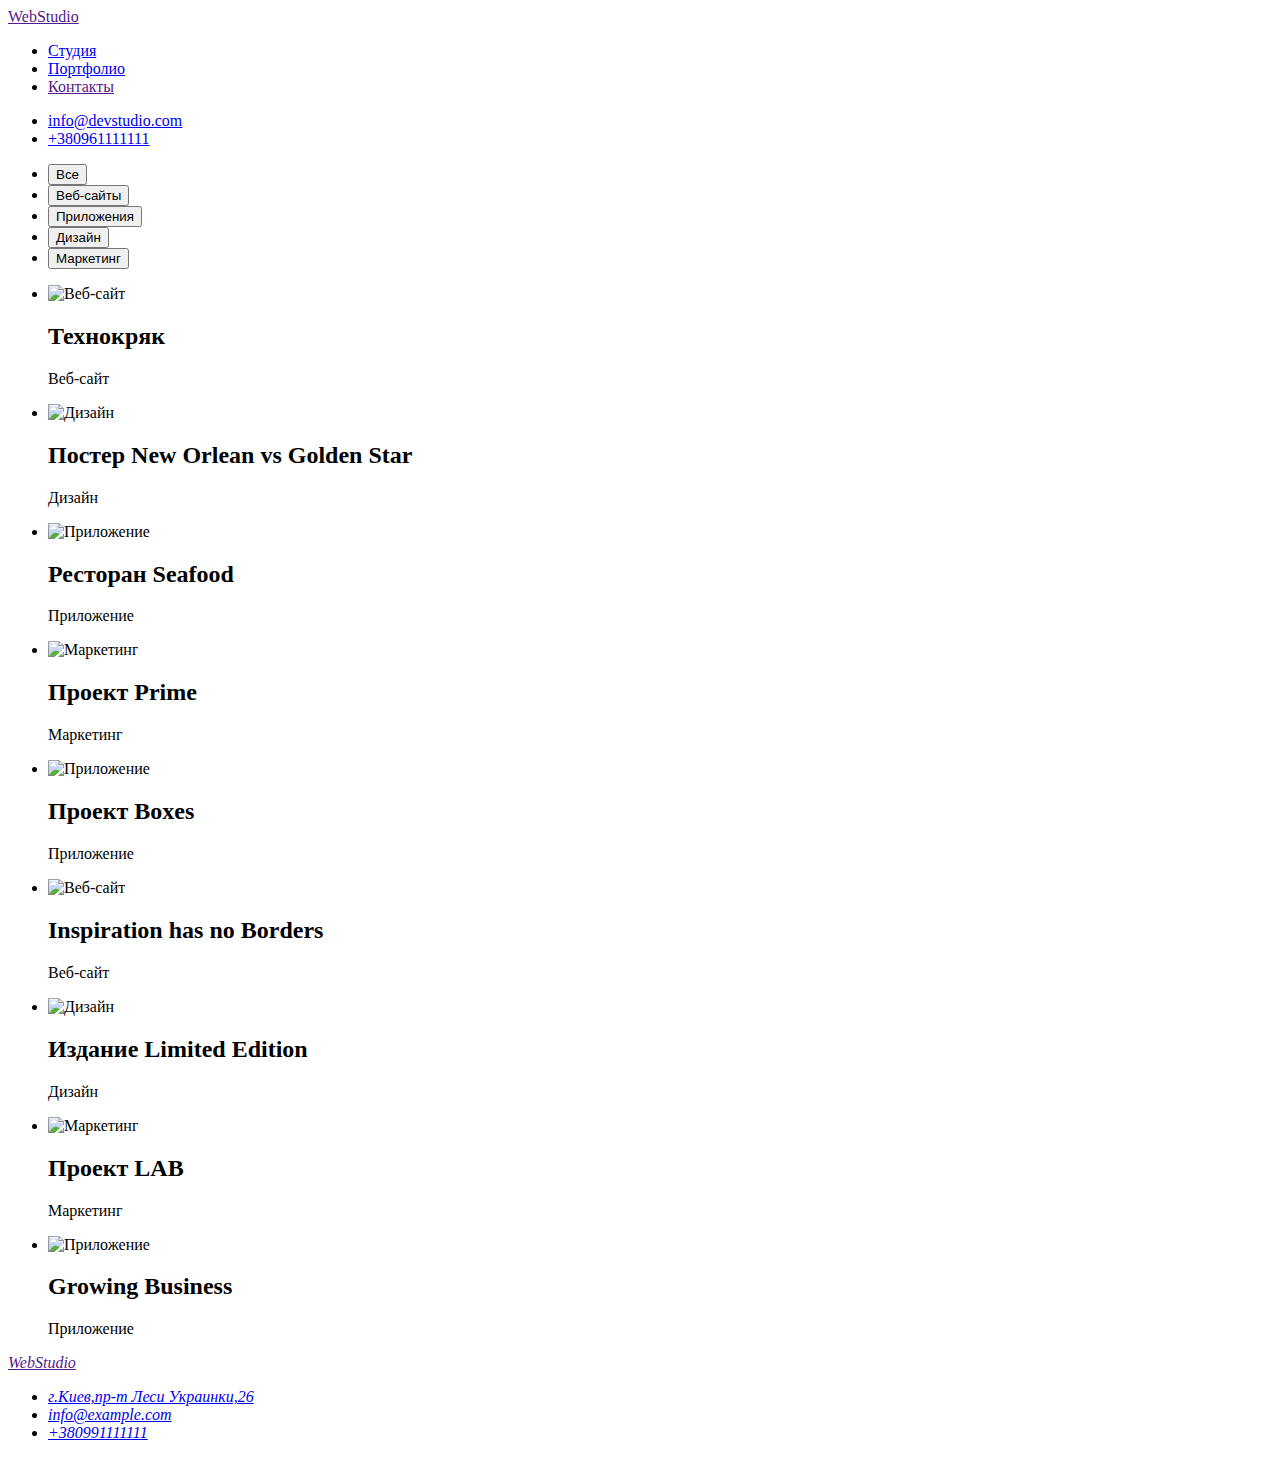
==== portfolio.html @ be4b55ab "Add files via upload" ====
<!DOCTYPE html>
<html lang="ru">

<head>
    <link rel="stylesheet" href="./css/style.css" />
    <link href="https://fonts.googleapis.com/css2?family=Roboto:wght@700&display=swap" rel="stylesheet">
    <link href="https://fonts.googleapis.com/css2?family=Raleway:ital,wght@1,700&display=swap" rel="stylesheet">
    <link href="https://fonts.googleapis.com/css2?family=Roboto:wght@500&display=swap" rel="stylesheet">
    <link href="https://fonts.googleapis.com/css2?family=Roboto:wght@500;900&display=swap" rel="stylesheet">
    <link href="https://fonts.googleapis.com/css2?family=Roboto:ital@1&display=swap" rel="stylesheet">
    <meta charset="UTF-8">
    <meta http-equiv="X-UA-Compatible" content="IE=edge">
    <meta name="viewport" content="width=device-width, initial-scale=1.0">
    <title>Document</title>
</head>

<body>
    <header>
        <nav>
            <a class="logo" href="">Web<span class="logo-header">Studio</span>
            </a>

            <ul class="information">
                <li>
                    <a class="linkers" href="./index.html">Студия</a>
                </li>
                <li>
                    <a class="linkers-studio" href="./portfolio.html">Портфолио</a>
                </li>
                <li>
                    <a class="linkers" href="">Контакты</a>
                </li>
            </ul>
        </nav>
        <ul class="contacts-list">
            <li><a class="mail-link" href="mailto:info@devstudio.com">info@devstudio.com</a>
            </li>
            <li><a class="mail-link" href="tel:+380961111111">+380961111111</a>
            </li>
        </ul>

    </header>

    <main>
        <section>
            <h1 hidden>Портфолио</h1>
            <ul class="btn-list">
                <li>
                    <button class="current" type="button">Все</button>
                </li>
                <li> <button class="current" type="button">Веб-сайты</button>
                </li>
                <li> <button class="current" type="button">Приложения</button>
                </li>
                <li> <button class="current" type="button">Дизайн</button>
                </li>
                <li> <button class="current" type="button">Маркетинг</button>
                </li>

            </ul>
            <ul class=" social-links">
                <li> <img src="./images/first.jpg" alt="Веб-сайт" width="370" />
                    <h2 class="Goods">Технокряк</h2>
                    <p class="description">Веб-сайт</p>
                </li>

                <li> <img src="./images/second.jpg" alt="Дизайн" width="370" />
                    <h2 class="goods">Постер New Orlean vs Golden Star</h2>
                    <p class="description">Дизайн</p>

                </li>
                <li> <img src="./images/third.jpg" alt="Приложение" width="370" />
                    <h2 class="goods">Ресторан Seafood</h2>
                    <p class="description">Приложение</p>
                </li>
                <li> <img src="./images/fourth.jpg" alt="Маркетинг" width="370" />
                    <h2 class="goods">Проект Prime</h2>
                    <p class="description">Маркетинг</p>
                </li>
                <li> <img src="./images/fivth.jpg" alt="Приложение" width="370" />
                    <h2 class="goods">Проект Boxes</h2>
                    <p class="description">Приложение</p>
                </li>
                <li> <img src="./images/sixth.jpg" alt="Веб-сайт" width="370" />
                    <h2 class="goods"> Inspiration has no Borders</h2>
                    <p class="description">Веб-сайт</p>
                </li>
                <li> <img src="./images/seven.jpg" alt="Дизайн" width="370" />
                    <h2 class="goods">Издание Limited Edition</h2>
                    <p class="description">Дизайн</p>
                </li>
                <li> <img src="./images/eight.jpg" alt="Маркетинг" width="370" />
                    <h2 class="goods">Проект LAB</h2>
                    <p class="description">Маркетинг</p>
                </li>
                <li> <img src="./images/nine.jpg" alt="Приложение" width="370" />
                    <h2 class="goods">Growing Business</h2>
                    <p class="description">Приложение</p>
                </li>
            </ul>
        </section>
    </main>

    <footer>
        <address>
            <a class="logo" href="">Web<span class="logo-footer">Studio</span>
            </a>
            <ul class="contacts2">

                <li>
                    <a class="link1" href="https://goo.gl/maps/5YBFwy5f6ECoQT7T9" target="_blank"
                        rel="noopener noreferrer">
                        г.Киев,пр-т Леси Украинки,26
                    </a>

                </li>
                <li>
                    <a class="link2" href="mailto:info@example.com">info@example.com</a>
                </li>
                <li>
                    <a class="link2" href="tel:+380991111111">+380991111111</a>
                </li>
            </ul>
        </address>
    </footer>

</body>

</html>
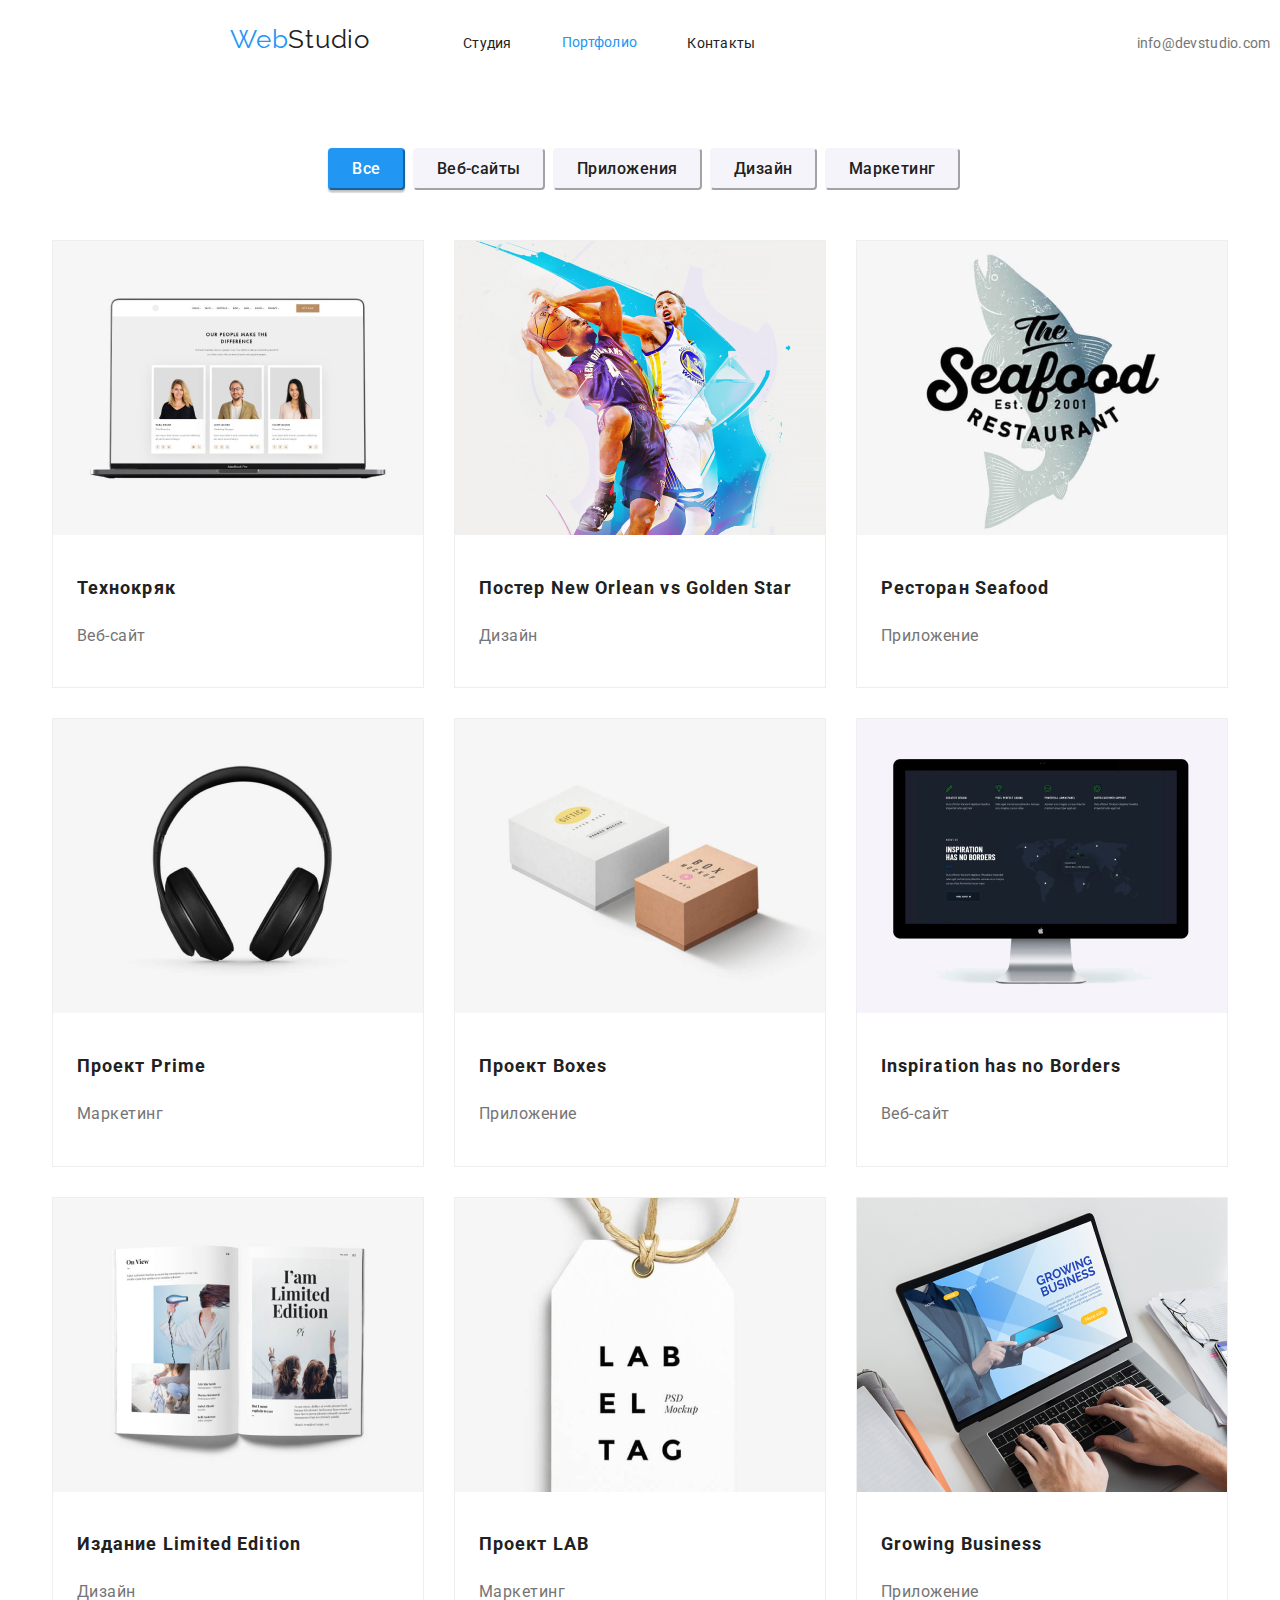
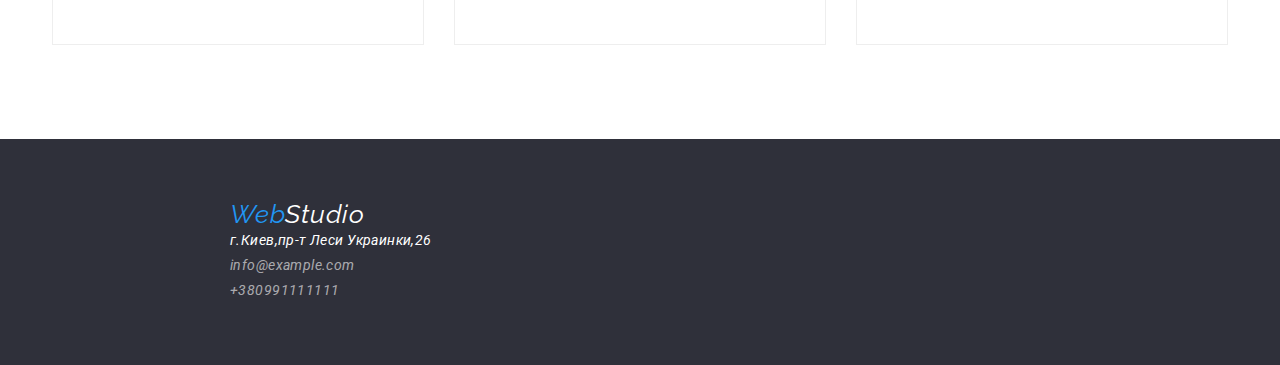
==== commit 84c57d70: "Add files via upload" ====
--- a/portfolio.html
+++ b/portfolio.html
@@ -2,126 +2,152 @@
 <html lang="ru">
 
 <head>
-    <link rel="stylesheet" href="./css/style.css" />
-    <link href="https://fonts.googleapis.com/css2?family=Roboto:wght@700&display=swap" rel="stylesheet">
-    <link href="https://fonts.googleapis.com/css2?family=Raleway:ital,wght@1,700&display=swap" rel="stylesheet">
-    <link href="https://fonts.googleapis.com/css2?family=Roboto:wght@500&display=swap" rel="stylesheet">
-    <link href="https://fonts.googleapis.com/css2?family=Roboto:wght@500;900&display=swap" rel="stylesheet">
-    <link href="https://fonts.googleapis.com/css2?family=Roboto:ital@1&display=swap" rel="stylesheet">
+    <link
+        href="https://fonts.googleapis.com/css2?family=Raleway:wght@700&family=Roboto:wght@400;500;700;900&display=swap"
+        rel="stylesheet">
+    <link rel="stylesheet" href="css/modern-normalize.css">
     <meta charset="UTF-8">
     <meta http-equiv="X-UA-Compatible" content="IE=edge">
     <meta name="viewport" content="width=device-width, initial-scale=1.0">
     <title>Document</title>
+    <link rel="stylesheet" href="./css/style.css" />
+
 </head>
 
 <body>
     <header>
-        <nav>
-            <a class="logo" href="">Web<span class="logo-header">Studio</span>
-            </a>
+        <div class="container">
+            <nav class="additional-nav">
+                <a class="logo" href="">Web<span class="logo-header">Studio</span>
+                </a>
 
-            <ul class="information">
-                <li>
-                    <a class="linkers" href="./index.html">Студия</a>
-                </li>
-                <li>
-                    <a class="linkers-studio" href="./portfolio.html">Портфолио</a>
-                </li>
-                <li>
-                    <a class="linkers" href="">Контакты</a>
-                </li>
-            </ul>
-        </nav>
-        <ul class="contacts-list">
-            <li><a class="mail-link" href="mailto:info@devstudio.com">info@devstudio.com</a>
-            </li>
-            <li><a class="mail-link" href="tel:+380961111111">+380961111111</a>
-            </li>
-        </ul>
+                <ul class="information list-portfolio">
+                    <li class="ref">
+                        <a class="linkers" href="./index.html">Студия</a>
+                    </li>
+                    <li class="ref">
+                        <a class="linkers-studio" href="./portfolio.html">Портфолио</a>
+                    </li>
+                    <li class="ref">
+                        <a class="linkers" href="">Контакты</a>
+                    </li>
+                </ul>
 
+                <ul class="contacts-list list-portfolio">
+                    <li class="mail-nav"><a class="mail-link" href="mailto:info@devstudio.com">info@devstudio.com</a>
+                    </li>
+                    <li class="mail-nav"><a class="mail-link" href="tel:+380961111111">+380961111111</a>
+                    </li>
+                </ul>
+            </nav>
+        </div>
     </header>
 
     <main>
         <section>
-            <h1 hidden>Портфолио</h1>
-            <ul class="btn-list">
-                <li>
-                    <button class="current" type="button">Все</button>
-                </li>
-                <li> <button class="current" type="button">Веб-сайты</button>
-                </li>
-                <li> <button class="current" type="button">Приложения</button>
-                </li>
-                <li> <button class="current" type="button">Дизайн</button>
-                </li>
-                <li> <button class="current" type="button">Маркетинг</button>
-                </li>
+            <div class="container">
+                <h1 hidden>Портфолио</h1>
+                <ul class="btn-list list-portfolio">
+                    <li class="button-type">
+                        <button class="current-color" type="button">Все</button>
+                    </li>
+                    <li class="button-type"> <button class="current" type="button">Веб-сайты</button>
+                    </li>
+                    <li class="button-type"> <button class="current" type="button">Приложения</button>
+                    </li>
+                    <li class="button-type"> <button class="current" type="button">Дизайн</button>
+                    </li>
+                    <li class="button-type"> <button class="current" type="button">Маркетинг</button>
+                    </li>
 
-            </ul>
-            <ul class=" social-links">
-                <li> <img src="./images/first.jpg" alt="Веб-сайт" width="370" />
-                    <h2 class="Goods">Технокряк</h2>
-                    <p class="description">Веб-сайт</p>
-                </li>
+                </ul>
+                <ul class="cards-type list-portfolio">
 
-                <li> <img src="./images/second.jpg" alt="Дизайн" width="370" />
-                    <h2 class="goods">Постер New Orlean vs Golden Star</h2>
-                    <p class="description">Дизайн</p>
+                    <li class="about-cards"> <img class="picture" src="./images/first.jpg" alt="Веб-сайт" width="370" />
+                        <div class="card-content">
+                            <h2 class="goods">Технокряк</h2>
+                            <p class="description">Веб-сайт</p>
+                        </div>
+                    </li>
 
-                </li>
-                <li> <img src="./images/third.jpg" alt="Приложение" width="370" />
-                    <h2 class="goods">Ресторан Seafood</h2>
-                    <p class="description">Приложение</p>
-                </li>
-                <li> <img src="./images/fourth.jpg" alt="Маркетинг" width="370" />
-                    <h2 class="goods">Проект Prime</h2>
-                    <p class="description">Маркетинг</p>
-                </li>
-                <li> <img src="./images/fivth.jpg" alt="Приложение" width="370" />
-                    <h2 class="goods">Проект Boxes</h2>
-                    <p class="description">Приложение</p>
-                </li>
-                <li> <img src="./images/sixth.jpg" alt="Веб-сайт" width="370" />
-                    <h2 class="goods"> Inspiration has no Borders</h2>
-                    <p class="description">Веб-сайт</p>
-                </li>
-                <li> <img src="./images/seven.jpg" alt="Дизайн" width="370" />
-                    <h2 class="goods">Издание Limited Edition</h2>
-                    <p class="description">Дизайн</p>
-                </li>
-                <li> <img src="./images/eight.jpg" alt="Маркетинг" width="370" />
-                    <h2 class="goods">Проект LAB</h2>
-                    <p class="description">Маркетинг</p>
-                </li>
-                <li> <img src="./images/nine.jpg" alt="Приложение" width="370" />
-                    <h2 class="goods">Growing Business</h2>
-                    <p class="description">Приложение</p>
-                </li>
-            </ul>
+                    <li class="about-cards"> <img class="picture" src="./images/second.jpg" alt="Дизайн" width="370" />
+                        <div class="card-content">
+                            <h2 class="goods">Постер New Orlean vs Golden Star</h2>
+                            <p class="description">Дизайн</p>
+                        </div>
+                    </li>
+                    <li class="about-cards"> <img class="picture" src="./images/third.jpg" alt="Приложение"
+                            width="370" />
+                        <div class="card-content">
+                            <h2 class="goods">Ресторан Seafood</h2>
+                            <p class="description">Приложение</p>
+                        </div>
+                    </li>
+                    <li class="about-cards"> <img class="picture" src="./images/fourth.jpg" alt="Маркетинг"
+                            width="370" />
+                        <div class="card-content">
+                            <h2 class="goods">Проект Prime</h2>
+                            <p class="description">Маркетинг</p>
+                        </div>
+                    </li>
+                    <li class="about-cards"> <img src="./images/fivth.jpg" alt="Приложение" width="370" />
+                        <div class="card-content">
+                            <h2 class="goods">Проект Boxes</h2>
+                            <p class="description">Приложение</p>
+                        </div>
+                    </li>
+                    <li class="about-cards"> <img src="./images/sixth.jpg" alt="Веб-сайт" width="370" />
+                        <div class="card-content">
+                            <h2 class="goods"> Inspiration has no Borders</h2>
+                            <p class="description">Веб-сайт</p>
+                        </div>
+                    </li>
+                    <li class="about-cards"> <img src="./images/seven.jpg" alt="Дизайн" width="370" />
+                        <div class="card-content">
+                            <h2 class="goods">Издание Limited Edition</h2>
+                            <p class="description">Дизайн</p>
+                        </div>
+                    </li>
+                    <li class="about-cards"> <img src="./images/eight.jpg" alt="Маркетинг" width="370" />
+                        <div class="card-content">
+                            <h2 class="goods">Проект LAB</h2>
+                            <p class="description">Маркетинг</p>
+                        </div>
+                    </li>
+                    <li class="about-cards"> <img src="./images/nine.jpg" alt="Приложение" width="370" />
+                        <div class="card-content">
+                            <h2 class="goods">Growing Business</h2>
+                            <p class="description">Приложение</p>
+                        </div>
+                    </li>
+                </ul>
+            </div>
         </section>
     </main>
 
     <footer>
-        <address>
-            <a class="logo" href="">Web<span class="logo-footer">Studio</span>
-            </a>
-            <ul class="contacts2">
+        <div class="container">
+            <address>
+                <a class="logo2" href="">Web<span class="logo-footer">Studio</span>
+                </a>
+                <ul class="contacts2 list-portfolio">
 
-                <li>
-                    <a class="link1" href="https://goo.gl/maps/5YBFwy5f6ECoQT7T9" target="_blank"
-                        rel="noopener noreferrer">
-                        г.Киев,пр-т Леси Украинки,26
-                    </a>
+                    <li>
+                        <a class="link1" href="https://goo.gl/maps/5YBFwy5f6ECoQT7T9" target="_blank"
+                            rel="noopener noreferrer">
+                            г.Киев,пр-т Леси Украинки,26
+                        </a>
 
-                </li>
-                <li>
-                    <a class="link2" href="mailto:info@example.com">info@example.com</a>
-                </li>
-                <li>
-                    <a class="link2" href="tel:+380991111111">+380991111111</a>
-                </li>
-            </ul>
-        </address>
+                    </li>
+                    <li>
+                        <a class="link2" href="mailto:info@example.com">info@example.com</a>
+                    </li>
+                    <li>
+                        <a class="link2" href="tel:+380991111111">+380991111111</a>
+                    </li>
+                </ul>
+            </address>
+        </div>
     </footer>
 
 </body>
--- a/css/style.css
+++ b/css/style.css
@@ -0,0 +1,277 @@
+:root {
+    --main-color: #E5E5E5;
+    --additional-color: #2196F3;
+    --type-color: #212121;
+    --mini-calor: #757575;
+    --phone-color: #2F303A;
+    --card-set-gap: 30px;
+}
+
+body {
+    font-family: 'Roboto', sans-serif;
+    font-size: 14px;
+    color: var(--type-color);
+}
+
+li {
+    list-style-type: none;
+}
+
+a {
+    text-decoration: none;
+}
+
+.list-portfolio {
+    padding: 0;
+    margin: 0;
+    list-style: none;
+}
+
+/*Container*/
+.container {
+    width: 100%;
+    padding-left: 15px;
+    padding-right: 15px;
+    margin-left: auto;
+    margin-right: auto;
+}
+
+/* --header-- */
+.logo {
+    font-family: 'Raleway', sans-serif;
+    font-size: 26px;
+    line-height: 1.17;
+    vertical-align: top;
+    letter-spacing: 0.03em;
+    color: var(--additional-color);
+    margin-left: 215px;
+    margin-top: 24px;
+
+}
+
+.logo-header {
+    color: var(--type-color);
+}
+
+/*Nav*/
+.additional-nav {
+    display: flex;
+    align-items: center;
+}
+
+.information {
+    display: flex;
+    margin-left: 93px;
+}
+
+.information .ref {
+    margin-right: 50px;
+    margin-top: 32px;
+}
+
+.contacts-list {
+    display: flex;
+    margin-left: 331px;
+}
+
+.mail-nav {
+    margin-right: 50px;
+    margin-top: 32px;
+}
+
+.mail-nav:last-child {
+    margin-right: 0px;
+}
+
+.linkers {
+    font-size: 14px;
+    line-height: 1.14;
+    letter-spacing: 0.02em;
+    color: var(--type-color);
+
+}
+
+.linkers-studio {
+    color: var(--additional-color);
+    font-size: 14px;
+    line-height: 1.14;
+    letter-spacing: 0.02em;
+    display: block;
+
+}
+
+.information .linkers:hover {
+    color: var(--additional-color);
+
+}
+
+.mail-link {
+    font-size: 14px;
+    Line-height: 1.17;
+    letter-spacing: 0.02em;
+    color: var(--mini-calor);
+
+}
+
+.mail-link:hover {
+    color: var(--additional-color);
+}
+
+/* --1section-- */
+.btn-list {
+    display: flex;
+    justify-content: center;
+}
+
+.btn-list .button-type {
+    margin-left: 8px;
+    margin-bottom: 50px;
+    margin-top: 94px;
+}
+
+button.current {
+    font-size: 16px;
+    line-height: 1.6;
+    Letter-spacing: 0.03em;
+    color: var(--type-color);
+    font-weight: 500;
+    font-family: inherit;
+    outline: none;
+    border-radius: 4px;
+    background-color: #F5F4FA;
+    border-color: #F5F4FA;
+    padding-top: 6px;
+    padding-bottom: 6px;
+    padding-left: 22px;
+    padding-right: 22px;
+}
+
+.current-color {
+    font-size: 16px;
+    line-height: 1.6;
+    Letter-spacing: 0.03em;
+    background-color: var(--additional-color);
+    font-weight: 500;
+    font-family: inherit;
+    outline: none;
+    color: white;
+    box-shadow: 0px 3px 1px rgba(0, 0, 0, 0.1), 0px 1px 2px rgba(0, 0, 0, 0.08), 0px 2px 2px rgba(0, 0, 0, 0.12);
+    border-radius: 4px;
+    border-color: var(--additional-color);
+    padding-top: 6px;
+    padding-bottom: 6px;
+    padding-left: 22px;
+    padding-right: 22px;
+}
+
+button.current:hover {
+    cursor: pointer;
+    background-color: var(--additional-color);
+    color: white;
+}
+
+/*About-cards*/
+.cards-type {
+    display: flex;
+    flex-wrap: wrap;
+    justify-content: center;
+    margin-left: calc(-1* var(--card-set-gap));
+    margin-top: calc(-1* var(--card-set-gap));
+    margin-bottom: 94px;
+
+}
+
+.cards-type .about-cards {
+    flex-basis: calc(100%/3 -30px);
+    margin-left: var(--card-set-gap);
+    margin-top: var(--card-set-gap);
+    border: 1px solid #EEEEEE;
+}
+
+img {
+    max-width: 100%;
+    display: block;
+    height: auto;
+}
+
+/*Card-content*/
+
+.card-content {
+    padding-left: 24px;
+    padding-right: 24px;
+    padding-bottom: 20px;
+    padding-top: 20px;
+
+}
+
+
+.goods {
+    font-size: 18px;
+    line-height: 2;
+    letter-spacing: 0.06em;
+    color: var(--type-color);
+}
+
+.description {
+    font-size: 16px;
+    line-height: 1.9;
+    letter-spacing: 0.03em;
+    color: var(--mini-calor);
+    margin-top: 4px;
+}
+
+/* --footer-- */
+footer {
+    background-color: var(--phone-color);
+    padding: 60px 0 62px 0;
+}
+
+.logo2 {
+    font-family: 'Raleway', sans-serif;
+    font-size: 26px;
+    line-height: 1.17;
+    vertical-align: top;
+    letter-spacing: 0.03em;
+    color: var(--additional-color);
+    margin-left: 215px;
+
+}
+
+.logo-footer {
+    color: white;
+}
+
+.contacts2 {
+    font-size: 14px;
+    line-height: 1.7;
+    text-align: left;
+    vertical-align: top;
+    letter-spacing: 0.03em;
+    Fill: Solid;
+}
+
+.link1 {
+    font-weight: 400;
+    font-size: 14px;
+    line-height: 1.7;
+    letter-spacing: 0.03em;
+    color: #FFFFFF;
+    margin-bottom: 20px;
+    margin-left: 215px;
+
+}
+
+.link2 {
+    font-weight: 400;
+    font-size: 14px;
+    line-height: 24px;
+    letter-spacing: 0.03em;
+    color: rgba(255, 255, 255, 0.6);
+    margin-bottom: 9px;
+    margin-left: 215px;
+
+}
+
+.contacts2 a:hover {
+    color: var(--additional-color)
+}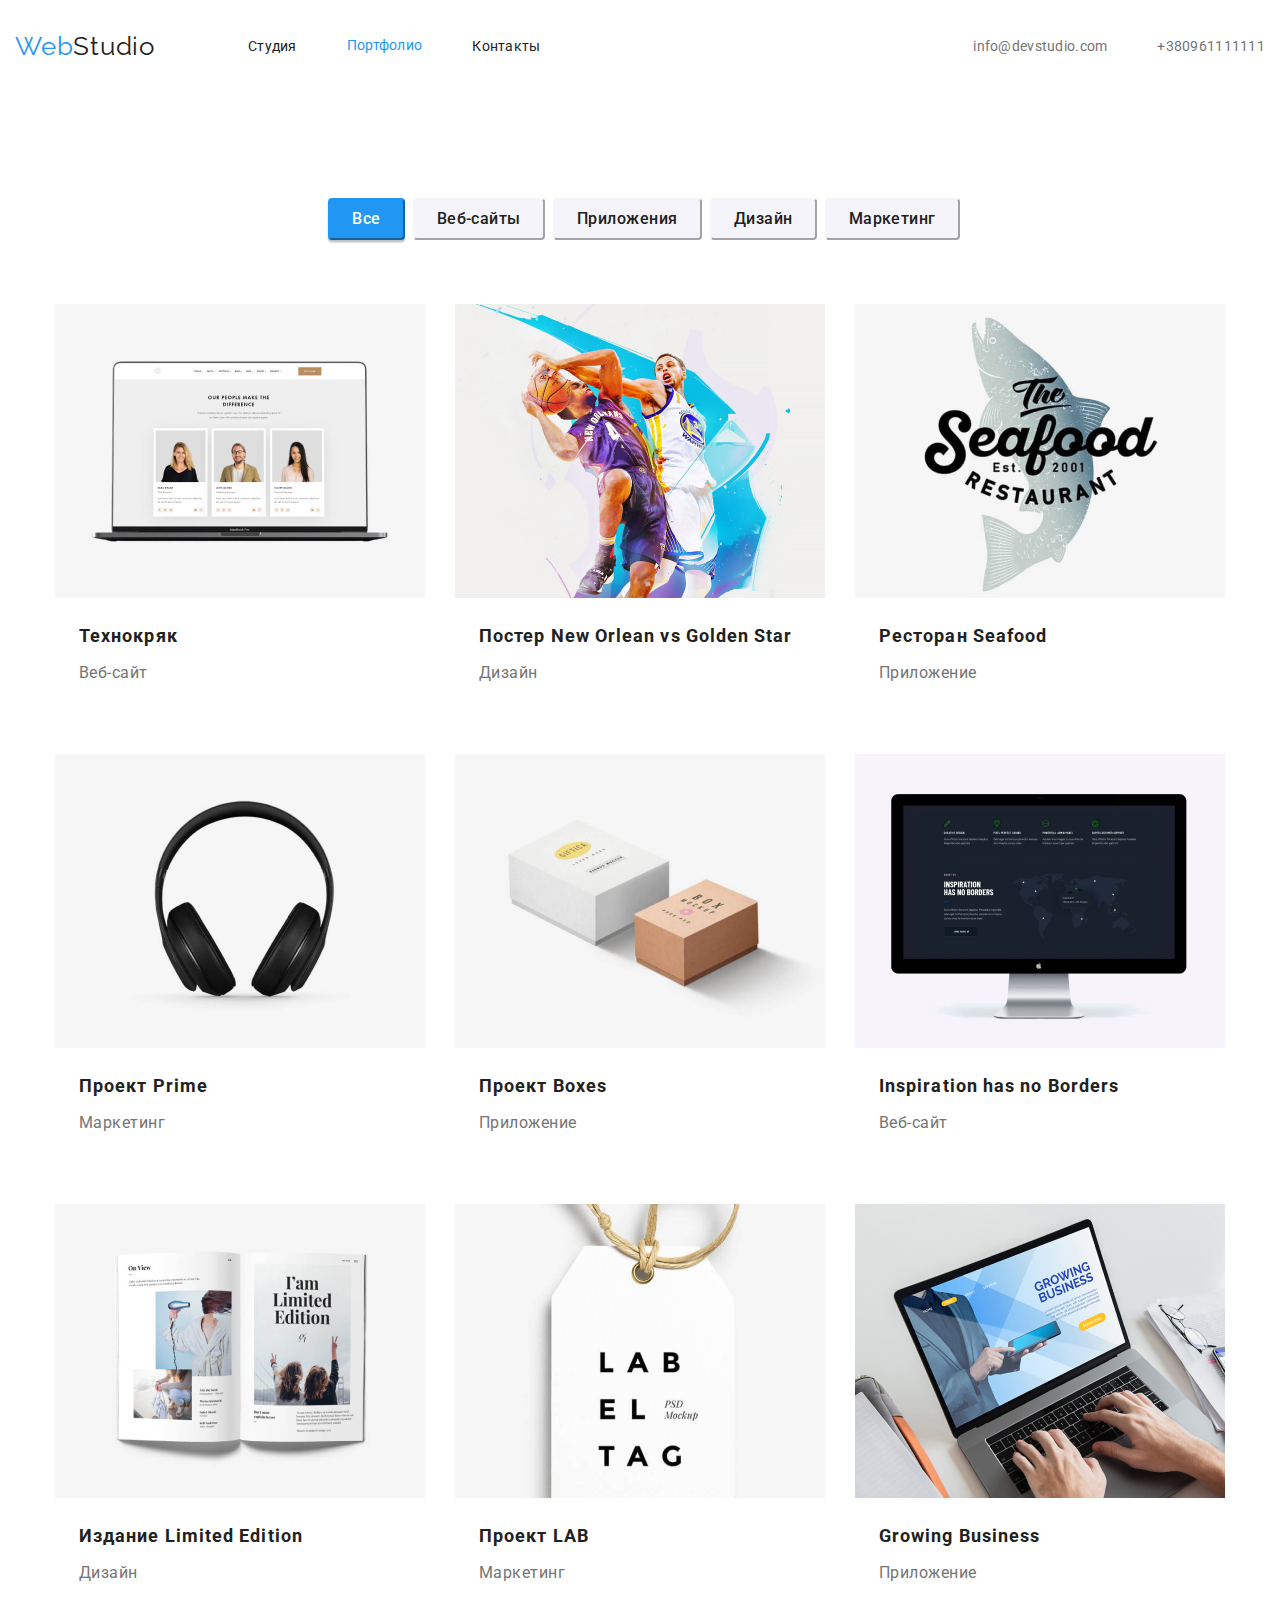
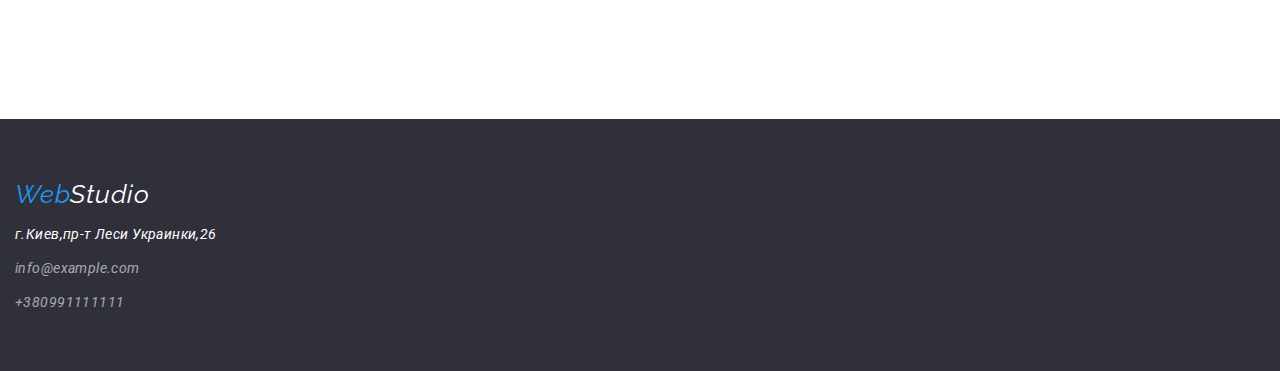
==== commit 2ad73714: "Update portfolio.html" ====
--- a/portfolio.html
+++ b/portfolio.html
@@ -15,24 +15,24 @@
 </head>
 
 <body>
-    <header>
+    <header class="page-head">
         <div class="container">
             <nav class="additional-nav">
-                <a class="logo" href="">Web<span class="logo-header">Studio</span>
-                </a>
-
-                <ul class="information list-portfolio">
-                    <li class="ref">
-                        <a class="linkers" href="./index.html">Студия</a>
-                    </li>
-                    <li class="ref">
-                        <a class="linkers-studio" href="./portfolio.html">Портфолио</a>
-                    </li>
-                    <li class="ref">
-                        <a class="linkers" href="">Контакты</a>
-                    </li>
-                </ul>
-
+                <div class="logo-ref">
+                    <a class="logo" href="">Web<span class="logo-header">Studio</span>
+                    </a>
+                    <ul class="information list-portfolio">
+                        <li class="ref">
+                            <a class="linkers" href="./index.html">Студия</a>
+                        </li>
+                        <li class="ref">
+                            <a class="linkers-studio" href="./portfolio.html">Портфолио</a>
+                        </li>
+                        <li class="ref">
+                            <a class="linkers" href="">Контакты</a>
+                        </li>
+                    </ul>
+                </div>
                 <ul class="contacts-list list-portfolio">
                     <li class="mail-nav"><a class="mail-link" href="mailto:info@devstudio.com">info@devstudio.com</a>
                     </li>
@@ -131,18 +131,18 @@
                 <a class="logo2" href="">Web<span class="logo-footer">Studio</span>
                 </a>
                 <ul class="contacts2 list-portfolio">
-
-                    <li>
+                    <li class="page-reference">
                         <a class="link1" href="https://goo.gl/maps/5YBFwy5f6ECoQT7T9" target="_blank"
                             rel="noopener noreferrer">
                             г.Киев,пр-т Леси Украинки,26
                         </a>
+                    </li>
 
-                    </li>
-                    <li>
+                    <li class="page-reference">
                         <a class="link2" href="mailto:info@example.com">info@example.com</a>
                     </li>
-                    <li>
+
+                    <li class="page-reference">
                         <a class="link2" href="tel:+380991111111">+380991111111</a>
                     </li>
                 </ul>
@@ -152,4 +152,4 @@
 
 </body>
 
-</html>+</html>
--- a/css/style.css
+++ b/css/style.css
@@ -13,6 +13,13 @@
     color: var(--type-color);
 }
 
+h1,
+h2,
+h3,
+h4 {
+    margin: 0;
+}
+
 li {
     list-style-type: none;
 }
@@ -23,7 +30,6 @@
 
 .list-portfolio {
     padding: 0;
-    margin: 0;
     list-style: none;
 }
 
@@ -44,19 +50,34 @@
     vertical-align: top;
     letter-spacing: 0.03em;
     color: var(--additional-color);
-    margin-left: 215px;
-    margin-top: 24px;
 
 }
 
 .logo-header {
     color: var(--type-color);
+}
+
+/*Header*/
+
+.page-head {
+    padding-top: 24px;
+    padding-bottom: 25px;
+
 }
 
 /*Nav*/
 .additional-nav {
     display: flex;
     align-items: center;
+    justify-content: space-between;
+}
+
+/*Logo-ref*/
+
+.logo-ref {
+    display: flex;
+    justify-content: space-between;
+    align-items: center;
 }
 
 .information {
@@ -66,17 +87,16 @@
 
 .information .ref {
     margin-right: 50px;
-    margin-top: 32px;
+
 }
 
 .contacts-list {
     display: flex;
-    margin-left: 331px;
 }
 
 .mail-nav {
     margin-right: 50px;
-    margin-top: 32px;
+
 }
 
 .mail-nav:last-child {
@@ -126,7 +146,7 @@
 .btn-list .button-type {
     margin-left: 8px;
     margin-bottom: 50px;
-    margin-top: 94px;
+    margin-top: 90px;
 }
 
 button.current {
@@ -185,7 +205,6 @@
     flex-basis: calc(100%/3 -30px);
     margin-left: var(--card-set-gap);
     margin-top: var(--card-set-gap);
-    border: 1px solid #EEEEEE;
 }
 
 img {
@@ -221,8 +240,10 @@
 }
 
 /* --footer-- */
+
 footer {
     background-color: var(--phone-color);
+    height: 252px;
     padding: 60px 0 62px 0;
 }
 
@@ -233,12 +254,16 @@
     vertical-align: top;
     letter-spacing: 0.03em;
     color: var(--additional-color);
-    margin-left: 215px;
 
 }
 
 .logo-footer {
     color: white;
+}
+
+.page-reference {
+    justify-content: left;
+    margin-bottom: 9px;
 }
 
 .contacts2 {
@@ -247,7 +272,7 @@
     text-align: left;
     vertical-align: top;
     letter-spacing: 0.03em;
-    Fill: Solid;
+    margin-bottom: 20px;
 }
 
 .link1 {
@@ -256,9 +281,6 @@
     line-height: 1.7;
     letter-spacing: 0.03em;
     color: #FFFFFF;
-    margin-bottom: 20px;
-    margin-left: 215px;
-
 }
 
 .link2 {
@@ -268,8 +290,10 @@
     letter-spacing: 0.03em;
     color: rgba(255, 255, 255, 0.6);
     margin-bottom: 9px;
-    margin-left: 215px;
-
+}
+
+.contacts2 {
+    margin-bottom: 20px;
 }
 
 .contacts2 a:hover {
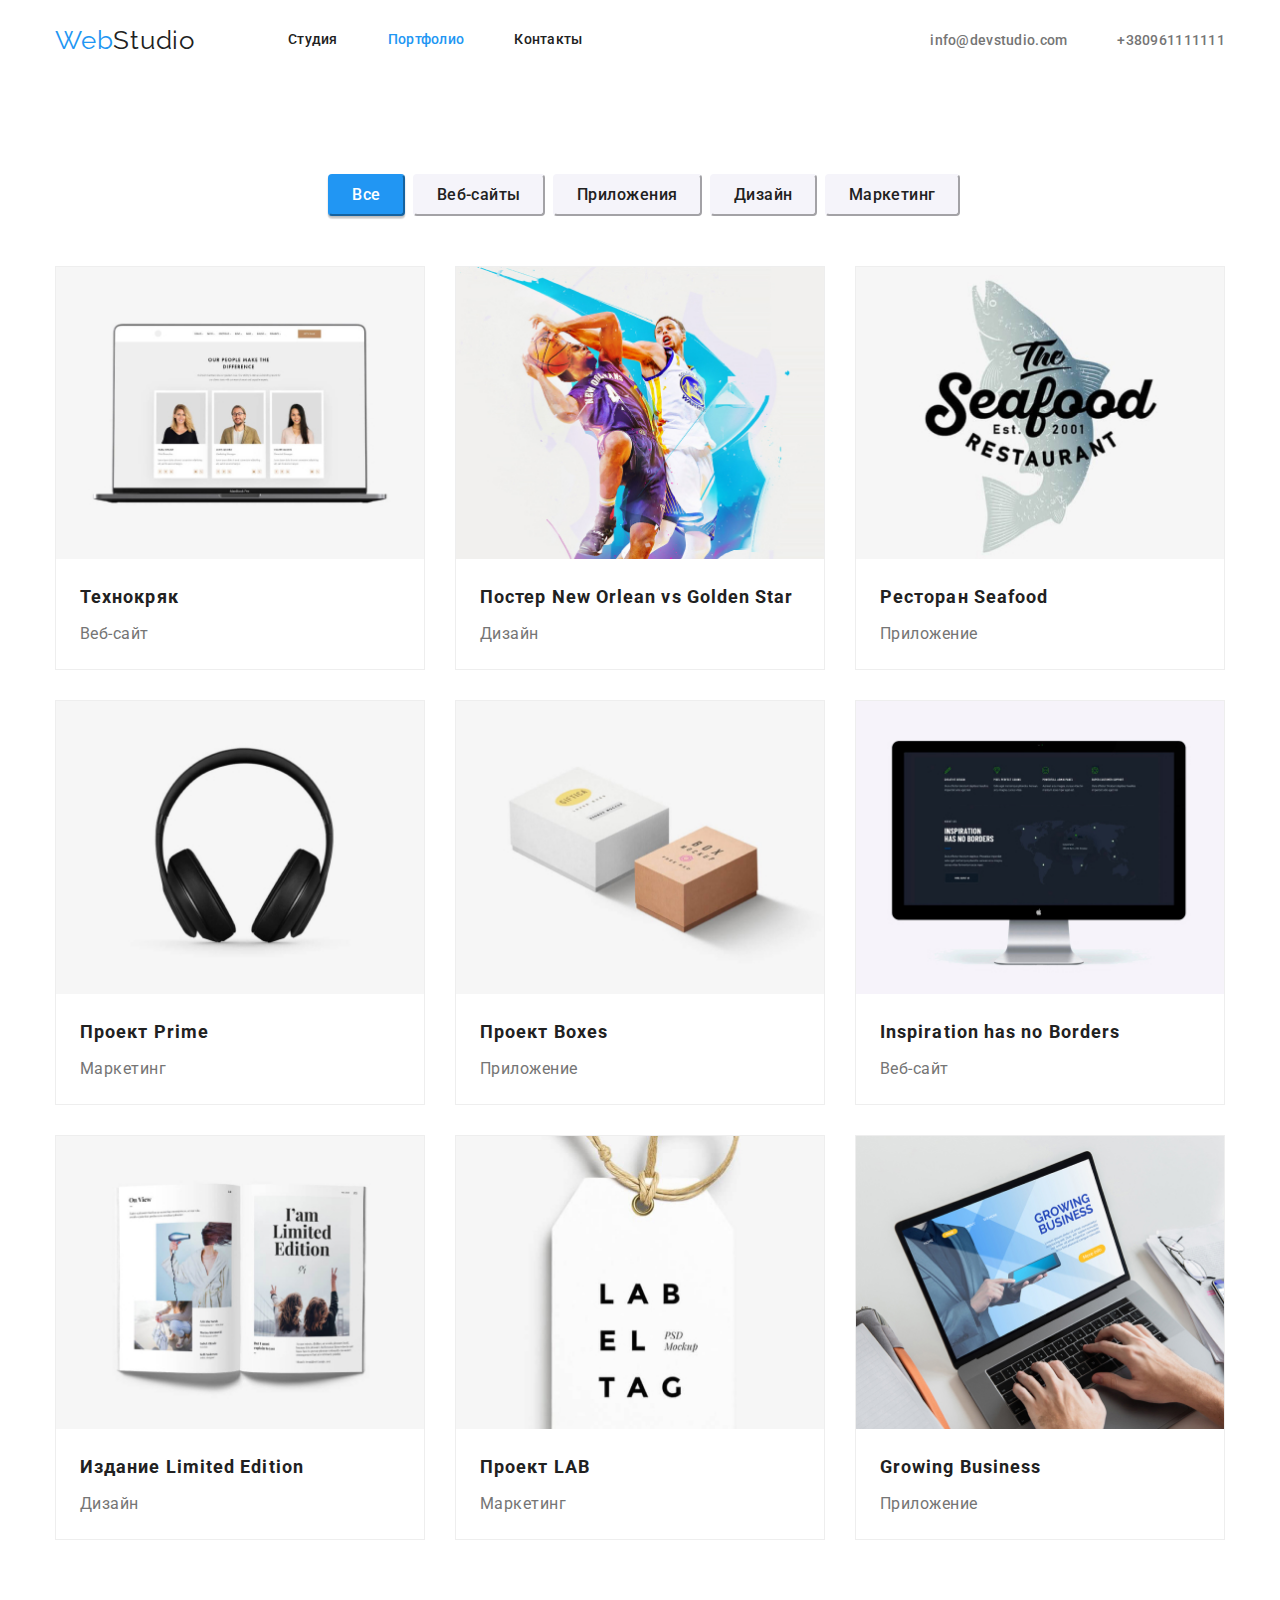
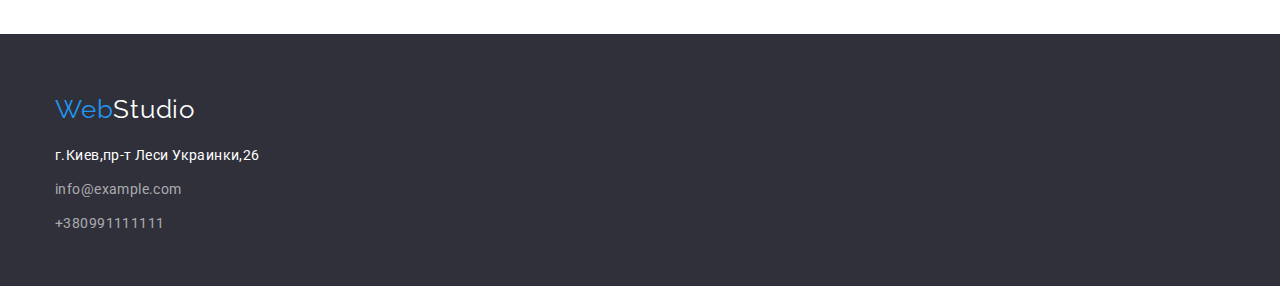
==== commit 2bc79a4e: "Add files via upload" ====
--- a/portfolio.html
+++ b/portfolio.html
@@ -44,7 +44,7 @@
     </header>
 
     <main>
-        <section>
+        <section class="section">
             <div class="container">
                 <h1 hidden>Портфолио</h1>
                 <ul class="btn-list list-portfolio">
@@ -152,4 +152,4 @@
 
 </body>
 
-</html>
+</html>--- a/css/style.css
+++ b/css/style.css
@@ -31,11 +31,13 @@
 .list-portfolio {
     padding: 0;
     list-style: none;
+    margin: 0;
+
 }
 
 /*Container*/
 .container {
-    width: 100%;
+    width: 1200px;
     padding-left: 15px;
     padding-right: 15px;
     margin-left: auto;
@@ -59,12 +61,6 @@
 
 /*Header*/
 
-.page-head {
-    padding-top: 24px;
-    padding-bottom: 25px;
-
-}
-
 /*Nav*/
 .additional-nav {
     display: flex;
@@ -104,19 +100,24 @@
 }
 
 .linkers {
+    font-weight: 500;
     font-size: 14px;
     line-height: 1.14;
     letter-spacing: 0.02em;
     color: var(--type-color);
+    padding: 32px 0;
+    display: block;
 
 }
 
 .linkers-studio {
+    font-weight: 500;
     color: var(--additional-color);
     font-size: 14px;
     line-height: 1.14;
     letter-spacing: 0.02em;
     display: block;
+    padding: 32px 0;
 
 }
 
@@ -130,6 +131,8 @@
     Line-height: 1.17;
     letter-spacing: 0.02em;
     color: var(--mini-calor);
+    padding: 32px 0;
+    font-weight: 500;
 
 }
 
@@ -138,15 +141,18 @@
 }
 
 /* --1section-- */
+.section {
+    padding: 94px 0;
+}
+
 .btn-list {
     display: flex;
     justify-content: center;
+    margin-bottom: 50px;
 }
 
 .btn-list .button-type {
     margin-left: 8px;
-    margin-bottom: 50px;
-    margin-top: 90px;
 }
 
 button.current {
@@ -197,14 +203,14 @@
     justify-content: center;
     margin-left: calc(-1* var(--card-set-gap));
     margin-top: calc(-1* var(--card-set-gap));
-    margin-bottom: 94px;
-
 }
 
 .cards-type .about-cards {
-    flex-basis: calc(100%/3 -30px);
+    flex-basis: calc(100% /3 - 30px);
     margin-left: var(--card-set-gap);
     margin-top: var(--card-set-gap);
+    background: #FFFFFF;
+    border: 1px solid #EEEEEE;
 }
 
 img {
@@ -237,6 +243,7 @@
     letter-spacing: 0.03em;
     color: var(--mini-calor);
     margin-top: 4px;
+    margin-bottom: 0;
 }
 
 /* --footer-- */
@@ -244,11 +251,12 @@
 footer {
     background-color: var(--phone-color);
     height: 252px;
-    padding: 60px 0 62px 0;
+    padding: 60px 0;
 }
 
 .logo2 {
     font-family: 'Raleway', sans-serif;
+    font-style: normal;
     font-size: 26px;
     line-height: 1.17;
     vertical-align: top;
@@ -261,19 +269,23 @@
     color: white;
 }
 
+.contacts2 {
+    font-size: 14px;
+    line-height: 1.7;
+    text-align: left;
+    vertical-align: top;
+    letter-spacing: 0.03em;
+    font-style: normal;
+    margin-top: 20px;
+}
+
+
 .page-reference {
     justify-content: left;
     margin-bottom: 9px;
-}
-
-.contacts2 {
-    font-size: 14px;
-    line-height: 1.7;
-    text-align: left;
-    vertical-align: top;
-    letter-spacing: 0.03em;
-    margin-bottom: 20px;
-}
+
+}
+
 
 .link1 {
     font-weight: 400;
@@ -281,6 +293,7 @@
     line-height: 1.7;
     letter-spacing: 0.03em;
     color: #FFFFFF;
+
 }
 
 .link2 {
